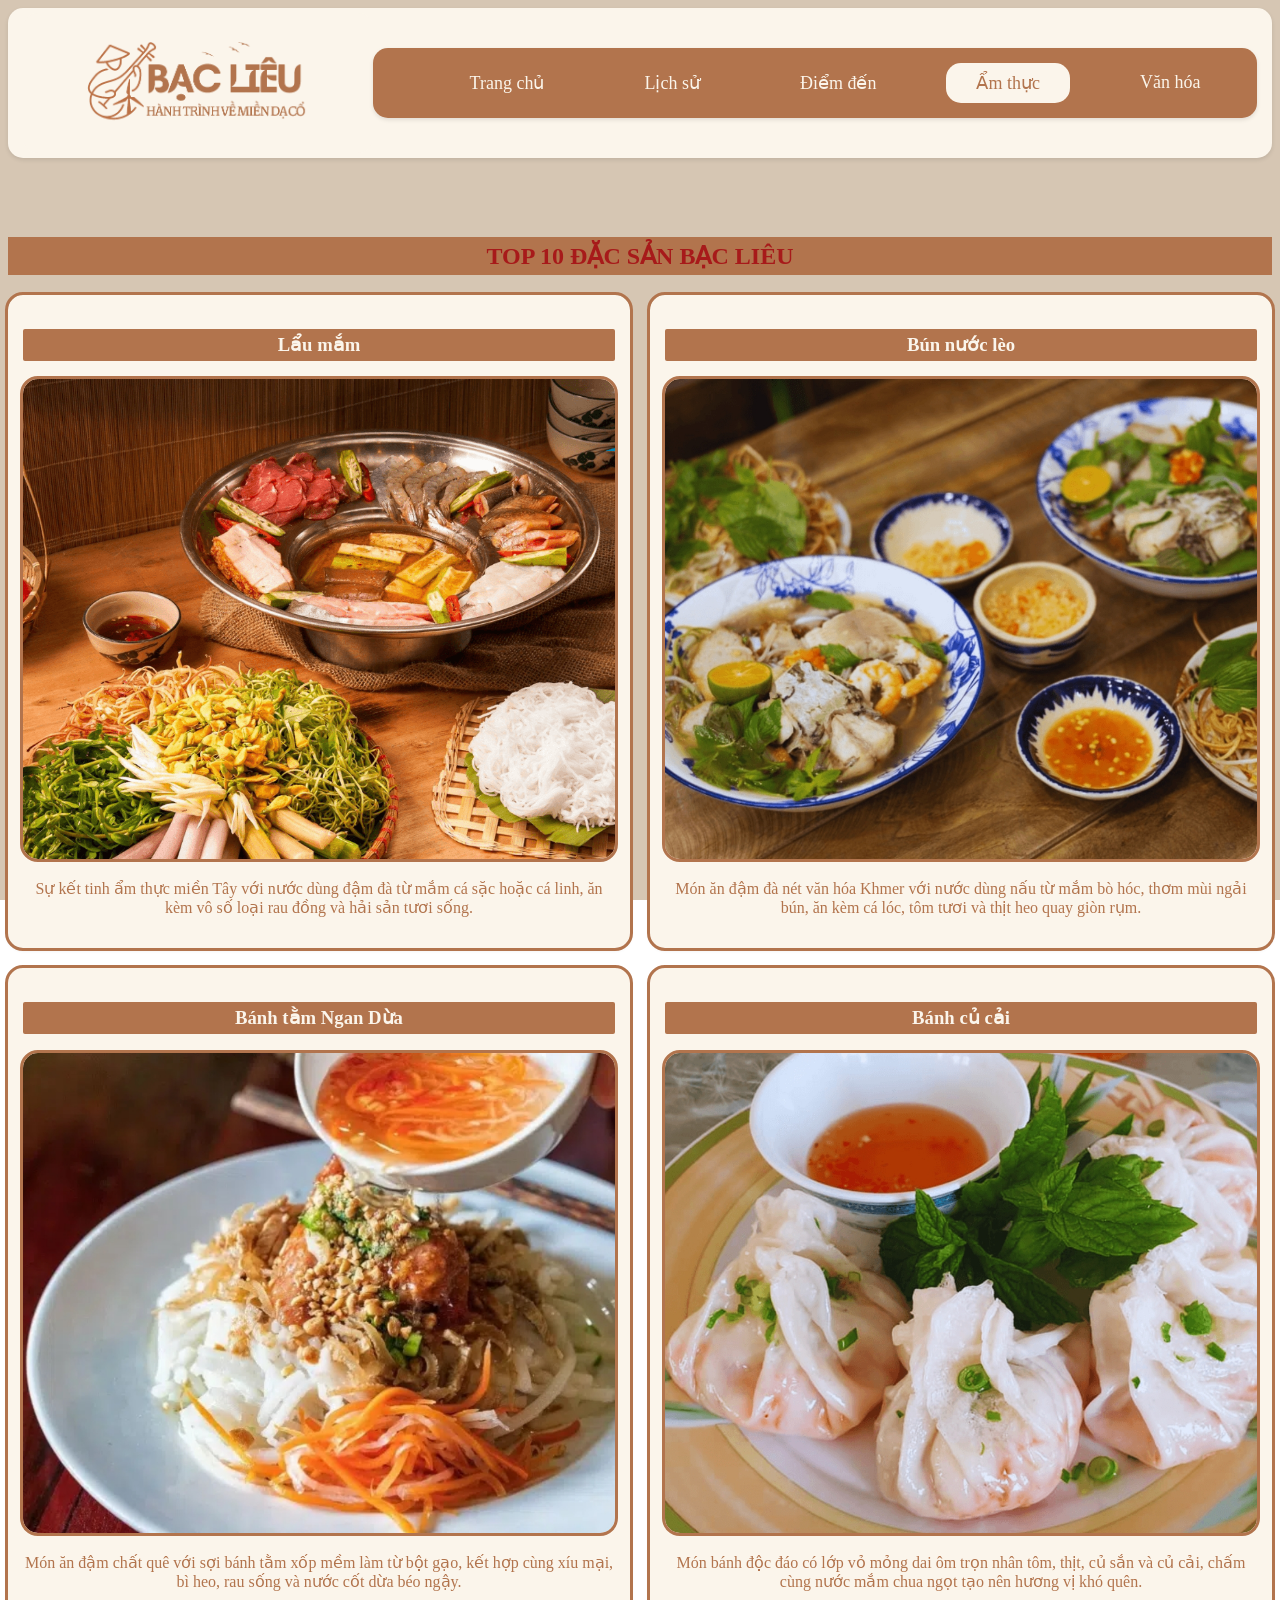
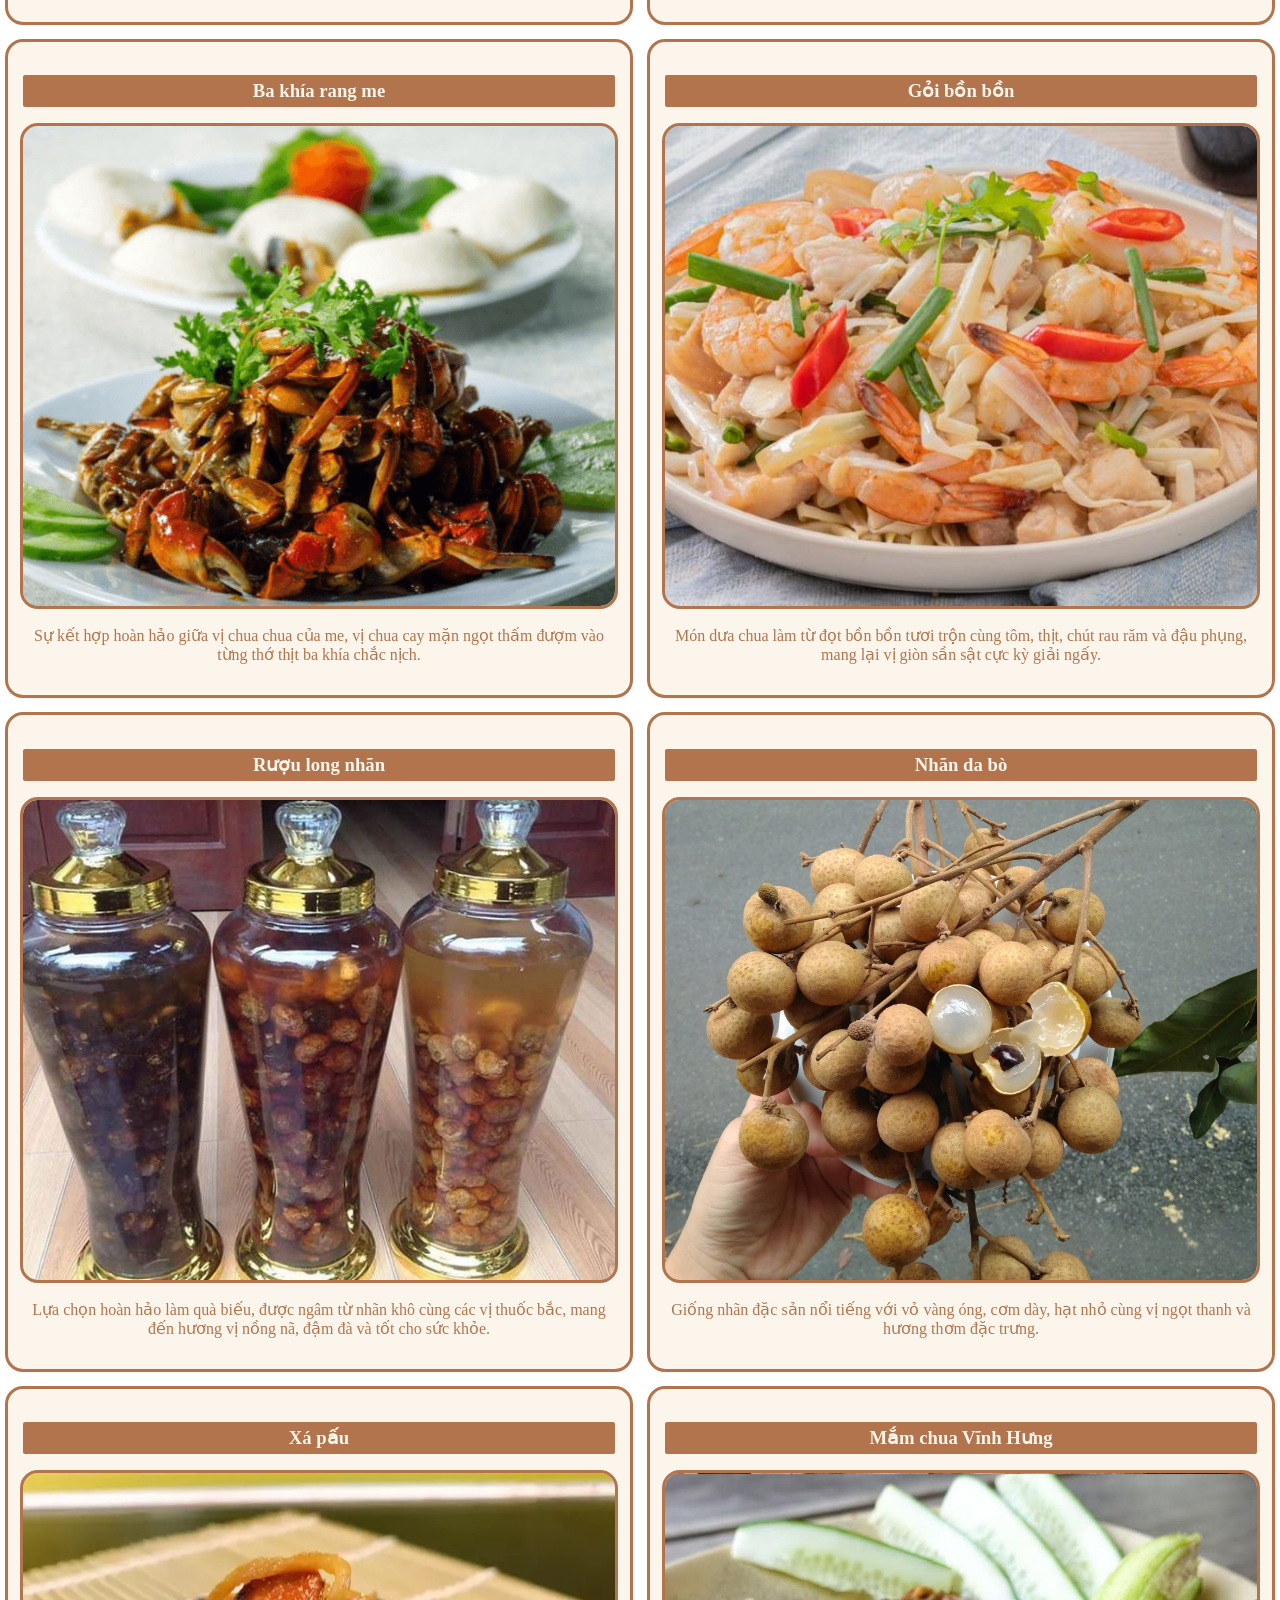
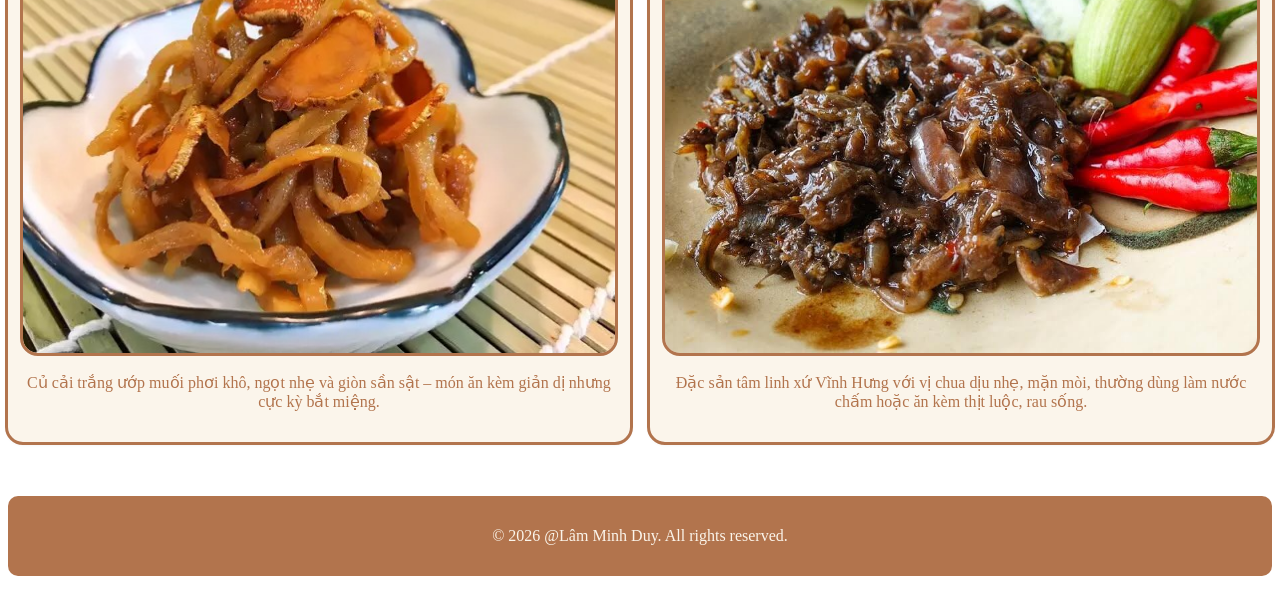
==== amthuc.html @ 4268e702 "ADD FILE" ====
<!DOCTYPE html>
<html lang="en">
<head>
    <meta charset="UTF-8">
    <meta name="viewport" content="width=device-width, initial-scale=1.0">
    <link rel="stylesheet" href="css/amthuc.css">
    <title>Du lịch Bạc Liêu</title>
        <link rel="icon" type="image/x-icon" href="anh/logodai_nen_tran.png">

</head>
<body>
    <div class="nen_background"></div>
    <!--khu header-->
    <div class="khung_phiatren">
        
        <div class="khung_logo">
            <img src="anh/logodai_nen_tran.png" alt="Logo" class="logo">
        </div>

        <div class="khung_menu">
            <ul>
                <li><a href="index.html" >Trang chủ</a></li>
                <li><a href="lichsu.html">Lịch sử</a></li>
                <li><a href="diemden.html">Điểm đến</a></li>
                <li><a href="amthuc.html"class="active">Ẩm thực</a></li>
                <li><a href="vanhoa.html">Văn hóa</a></li>
            </ul>
        </div>
        
    </div>
   <!--end _ khu header-->
    <!--khu noi dung-->
            <div class="khung_noidung">
                                
                                  
<br>
<!-- grid_diadiem -->
 <br>
 <br>
                <h2 class="tieude_2">TOP 10 ĐẶC SẢN BẠC LIÊU</h2>
<div class="gt_bl">
                <div class="tag_diadiem">
                    <h3>Lẩu mắm </h3>
                    <img src="anh/laumam.png">
                    <p>Sự kết tinh ẩm thực miền Tây với nước dùng đậm đà từ mắm cá sặc hoặc cá linh, ăn kèm vô số loại rau đồng và hải sản tươi sống.</p>
                </div>

                <div class="tag_diadiem">
                    <h3>Bún nước lèo</h3>
                    <img src="anh/bunnuocleo.png">
                    <p>Món ăn đậm đà nét văn hóa Khmer với nước dùng nấu từ mắm bò hóc, thơm mùi ngải bún, ăn kèm cá lóc, tôm tươi và thịt heo quay giòn rụm.</p>
                </div>

                <div class="tag_diadiem">
                    <h3>Bánh tằm Ngan Dừa</h3>
                    <img src="anh/banhtam.jpeg">
                    <p>Món ăn đậm chất quê với sợi bánh tằm xốp mềm làm từ bột gạo, kết hợp cùng xíu mại, bì heo, rau sống và nước cốt dừa béo ngậy.</p>
                </div>

                <div class="tag_diadiem">
                    <h3>Bánh củ cải</h3>
                    <img src="anh/banhcucai.jpeg">
                    <p>Món bánh độc đáo có lớp vỏ mỏng dai ôm trọn nhân tôm, thịt, củ sắn và củ cải, chấm cùng nước mắm chua ngọt tạo nên hương vị khó quên.</p>
                </div>

                <div class="tag_diadiem">
                    <h3>Ba khía rang me</h3>
                    <img src="anh/bakhia.png">
                    <p>Sự kết hợp hoàn hảo giữa vị chua chua của me, vị chua cay mặn ngọt thấm đượm vào từng thớ thịt ba khía chắc nịch.</p>
                </div>

                <div class="tag_diadiem">
                    <h3>Gỏi bồn bồn</h3>
                    <img src="anh/goibonbon.jpg">
                    <p>Món dưa chua làm từ đọt bồn bồn tươi trộn cùng tôm, thịt, chút rau răm và đậu phụng, mang lại vị giòn sần sật cực kỳ giải ngấy.</p>
                </div>

                <div class="tag_diadiem">
                    <h3>Rượu long nhãn</h3>
                    <img src="anh/ruou_longnhan.jpg">
                    <p>Lựa chọn hoàn hảo làm quà biếu, được ngâm từ nhãn khô cùng các vị thuốc bắc, mang đến hương vị nồng nã, đậm đà và tốt cho sức khỏe.</p>
                </div>

                <div class="tag_diadiem">
                    <h3>Nhãn da bò</h3>
                    <img src="anh/nhan_dabo.jpg">
                    <p>Giống nhãn đặc sản nổi tiếng với vỏ vàng óng, cơm dày, hạt nhỏ cùng vị ngọt thanh và hương thơm đặc trưng.</p>
                </div>

                <div class="tag_diadiem">
                    <h3>Xá pấu</h3>
                    <img src="anh/xapau.jpg">
                    <p>Củ cải trắng ướp muối phơi khô, ngọt nhẹ và giòn sần sật – món ăn kèm giản dị nhưng cực kỳ bắt miệng.</p>
                </div>

                <div class="tag_diadiem">
                    <h3>Mắm chua Vĩnh Hưng</h3>
                    <img src="anh/mamchua_vinhhung.jpg">
                    <p>Đặc sản tâm linh xứ Vĩnh Hưng với vị chua dịu nhẹ, mặn mòi, thường dùng làm nước chấm hoặc ăn kèm thịt luộc, rau sống.</p>
                </div>
</div>
<!-- end_ grid_diadiem -->

                        <br>
                        <br>
                       
<br>
    <!-- end _ khu noi dung-->

    <!--khu footer-->
    <div class="khung_footer">
        <p>&copy; 2026 @Lâm Minh Duy. All rights reserved.</p>
    </div>
    <!-- end _ khu footer-->

</body>
</html>
---- css/amthuc.css ----
* {
    box-sizing: border-box;
    @import url('https://fonts.googleapis.com/css2?family=Oswald:wght@400;700&display=swap');
    @import url('https://fonts.googleapis.com/css2?family=Be+Vietnam+Pro:wght@400;700&display=swap');
    font-family: 'Oswald', 'Be Vietnam Pro';
}

.nen_background{    
    background-color: #d6c6b3;
    position: fixed;
    top: 0;
    left: 0;
    right: 0;
    width: 100%;
    height: 100%;
    z-index: -1;
    
}

.khung_phiatren{
            background-color: #FBF5EB;

    width: 100%;
    min-height: 150px;
    display: flex;
    align-items: center;
    justify-content: center;
    border-radius: 15px;
            box-sizing: border-box;
                box-shadow: 0 2px 4px rgba(0, 0, 0, 0.1);




}

.khung_logo {
    width: 350px;
    height: 80%;
    display: flex;
        background-color: #FBF5EB;
        

    align-items: center;
    justify-content: center;
    border-radius: 15px;
}

.logo {
    max-width: 70%;
    max-height: 70%;
}

.khung_menu {
    width: 70%;
    min-height: 70px;
    background-color: #B2744D;
    display: flex;
    align-items: center;
    justify-content: center;
        border-radius: 15px;
        box-shadow: 0 2px 4px rgba(0, 0, 0, 0.1);

    
}

.khung_menu ul {
    list-style: none;
    display: flex;
    flex-wrap: wrap;
    gap: 20px;
    justify-content: center;
    
}

.khung_menu li {
    margin: 0 10px;
}

.khung_menu a {
    text-decoration: none;
    color: #FBF5EB;
    font-size: 18px;
}

.khung_menu li a {
    padding: 10px 30px;
    transition: background-color 0.5s ease;
        border-radius: 15px;

}

.khung_menu li a.active {
    background-color: #FBF5EB;
    color: #B2744D;
    border-radius: 15px;
}

.khung_menu li a:hover {
    background-color: #FBF5EB;
    color: #B2744D;
    border-radius: 15px;
}



.khung_noidung {
    width: 100%;
    padding: 5px 0;
    box-sizing: border-box;
}

.khung_anh_main{
    background-color: #2d8986;
    display: flex;
    align-items: center;
    justify-content: center;
        border-radius: 10px;

    
}


.anh_main {
    height: 550px;
    width: 100%;
    object-fit: cover;
        border-radius: 10px;

}

.khung_footer {
    width: 100%;
    height: 80px;
    background-color: #B2744D;
    display: flex;
    align-items: center;
    justify-content: center;
    color: #FBF5EB;
    border-radius: 10px;
}




.gt_bl{
    display: grid;
    grid-template-columns: repeat(auto-fill, minmax(486px, auto));
    grid-gap: 15px;
    gap: 20px;
    justify-content: center;

}



.gt_bl h3{
    color: #FBF5EB;
    background-color: #B2744D;
    border-radius: 2px;
    padding: 5px;

}

.gt_bl p{

color: #B2744D;
}

.tag_diadiem{
    background-color: #FBF5EB;
    min-width: 450px;
    min-height:450px;
    border-radius: 15px;
    padding: 15px;
    text-align: center;
            outline: solid 3px #B2744D;

    box-shadow: 0 2px 4px rgba(0, 0, 0, 0.1);

    
}

.tag_diadiem img{
    height: 480px;
    width: 100%;
    object-fit: cover;
        border-radius: 15px;
        outline: solid 3px #B2744D;
}


.tieude_2{
    color:#a71a1a;
    background-color: #B2744D;
    padding: 5px 5px;
    text-align: center;
}
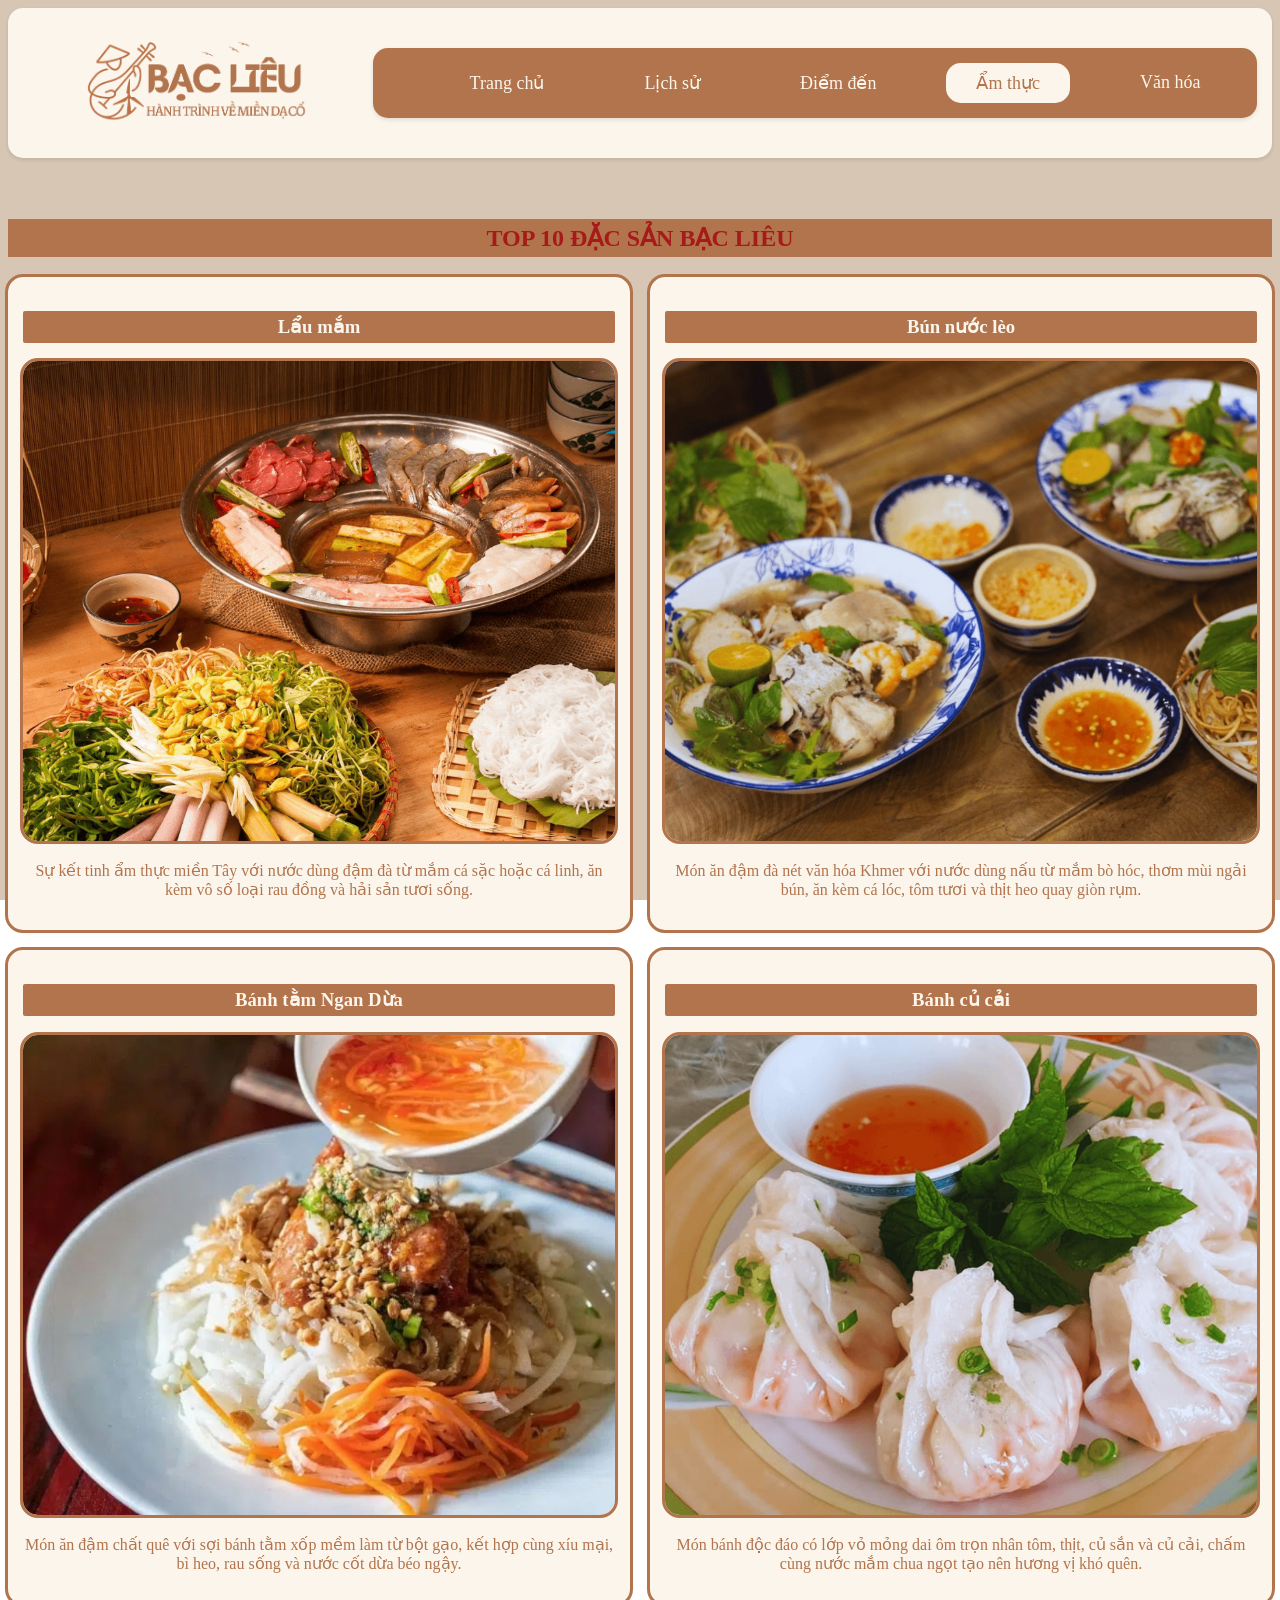
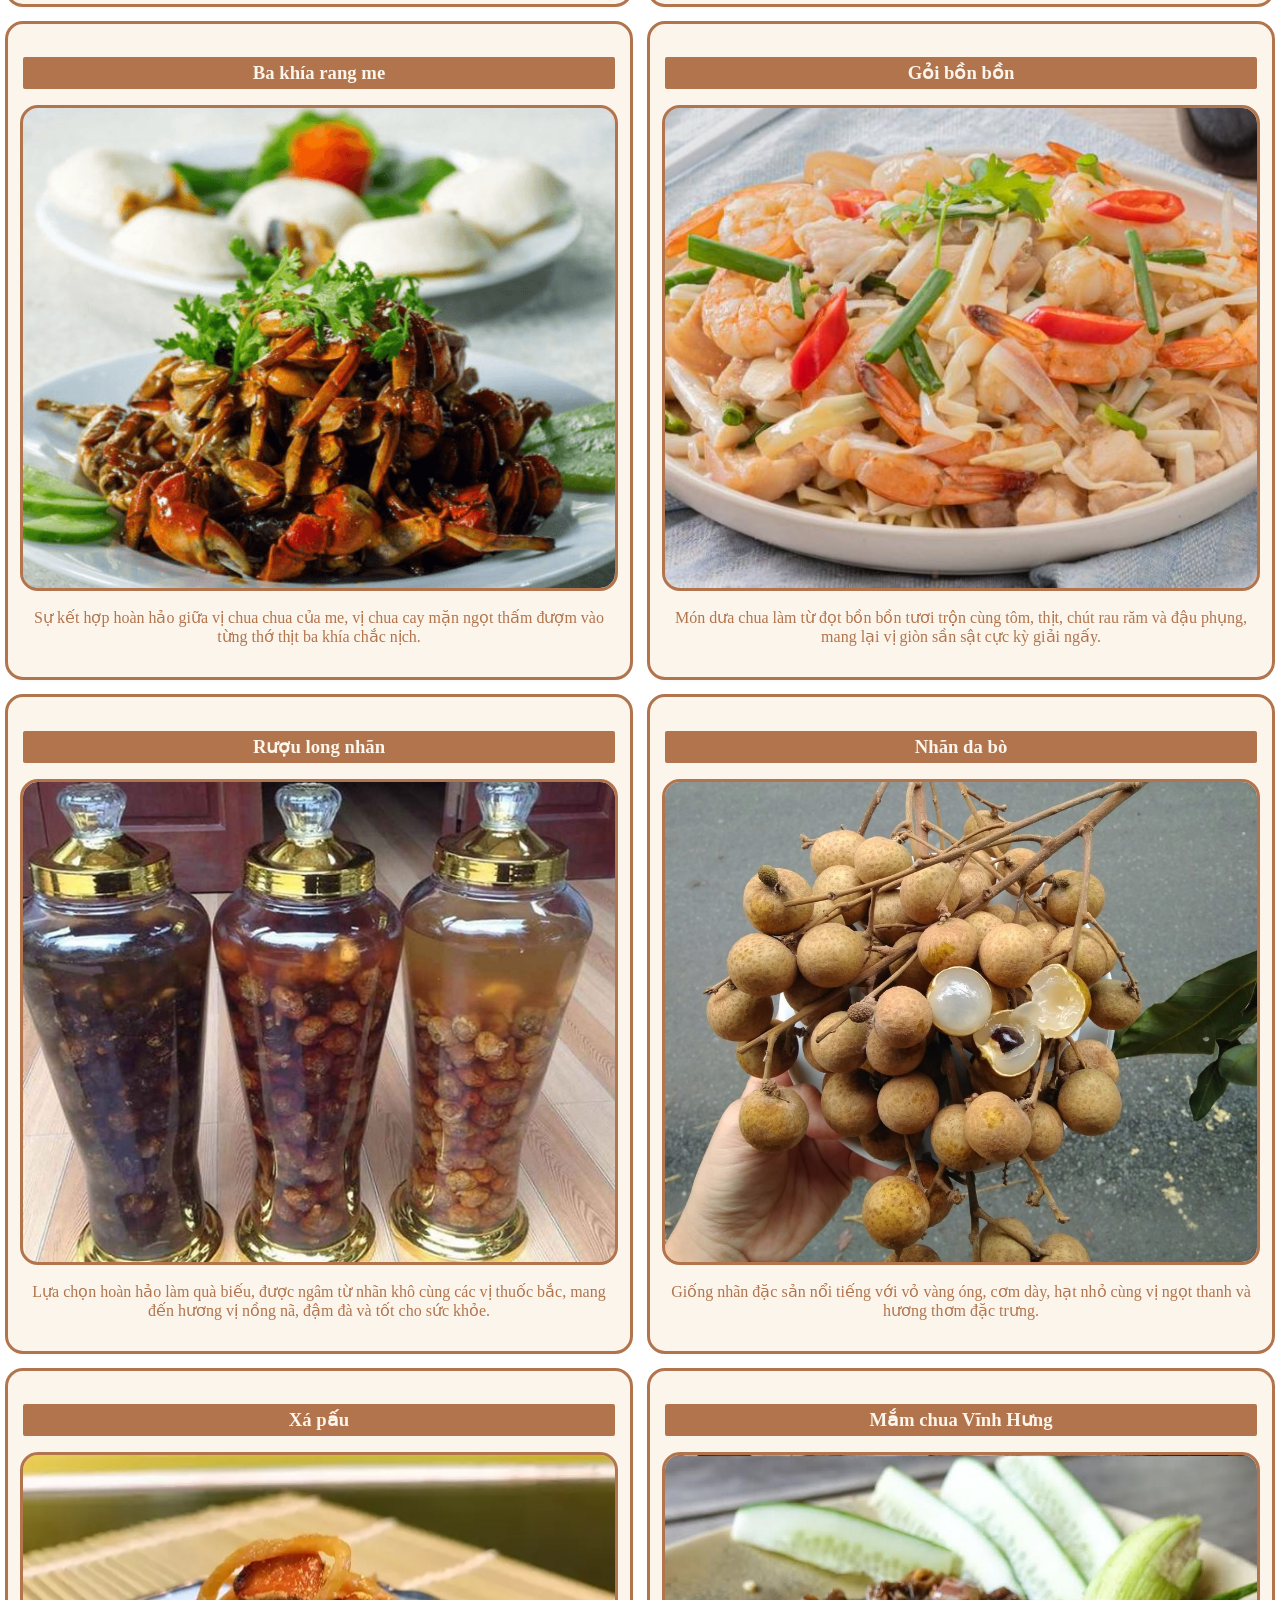
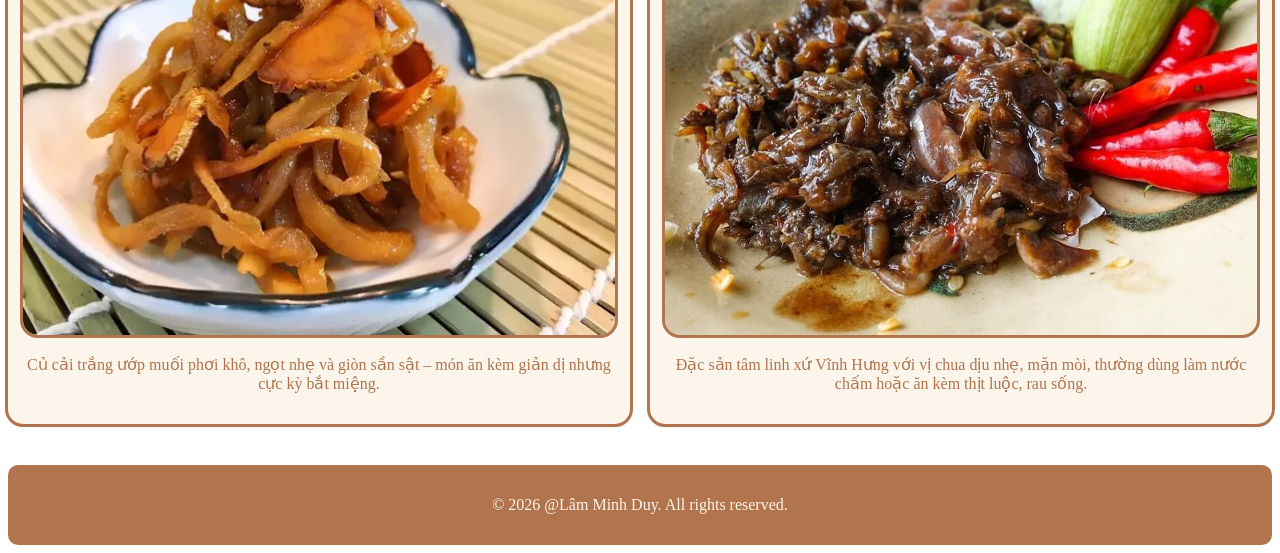
==== commit 39ab6252: "Update amthuc.html" ====
--- a/amthuc.html
+++ b/amthuc.html
@@ -1,117 +1,111 @@
 <!DOCTYPE html>
-<html lang="en">
+<html lang="vi">
 <head>
     <meta charset="UTF-8">
     <meta name="viewport" content="width=device-width, initial-scale=1.0">
     <link rel="stylesheet" href="css/amthuc.css">
-    <title>Du lịch Bạc Liêu</title>
-        <link rel="icon" type="image/x-icon" href="anh/logodai_nen_tran.png">
+    <link rel="stylesheet" href="css/responsive_tong.css">
 
+    <title>Du lịch Bạc Liêu - Ẩm thực</title>
+    <link rel="icon" type="image/x-icon" href="anh/logodai_nen_tran.png">
 </head>
 <body>
     <div class="nen_background"></div>
-    <!--khu header-->
+
+    <!-- Khu header -->
     <div class="khung_phiatren">
-        
         <div class="khung_logo">
             <img src="anh/logodai_nen_tran.png" alt="Logo" class="logo">
         </div>
 
         <div class="khung_menu">
             <ul>
-                <li><a href="index.html" >Trang chủ</a></li>
+                <li><a href="index.html">Trang chủ</a></li>
                 <li><a href="lichsu.html">Lịch sử</a></li>
                 <li><a href="diemden.html">Điểm đến</a></li>
-                <li><a href="amthuc.html"class="active">Ẩm thực</a></li>
+                <li><a href="amthuc.html" class="active">Ẩm thực</a></li>
                 <li><a href="vanhoa.html">Văn hóa</a></li>
             </ul>
         </div>
-        
     </div>
-   <!--end _ khu header-->
-    <!--khu noi dung-->
-            <div class="khung_noidung">
-                                
-                                  
-<br>
-<!-- grid_diadiem -->
- <br>
- <br>
-                <h2 class="tieude_2">TOP 10 ĐẶC SẢN BẠC LIÊU</h2>
-<div class="gt_bl">
-                <div class="tag_diadiem">
-                    <h3>Lẩu mắm </h3>
-                    <img src="anh/laumam.png">
-                    <p>Sự kết tinh ẩm thực miền Tây với nước dùng đậm đà từ mắm cá sặc hoặc cá linh, ăn kèm vô số loại rau đồng và hải sản tươi sống.</p>
-                </div>
+    <!-- End khu header -->
 
-                <div class="tag_diadiem">
-                    <h3>Bún nước lèo</h3>
-                    <img src="anh/bunnuocleo.png">
-                    <p>Món ăn đậm đà nét văn hóa Khmer với nước dùng nấu từ mắm bò hóc, thơm mùi ngải bún, ăn kèm cá lóc, tôm tươi và thịt heo quay giòn rụm.</p>
-                </div>
+    <!-- Khu noi dung -->
+    <div class="khung_noidung">
+        <br><br>
+        <h2 class="tieude_2">TOP 10 ĐẶC SẢN BẠC LIÊU</h2>
 
-                <div class="tag_diadiem">
-                    <h3>Bánh tằm Ngan Dừa</h3>
-                    <img src="anh/banhtam.jpeg">
-                    <p>Món ăn đậm chất quê với sợi bánh tằm xốp mềm làm từ bột gạo, kết hợp cùng xíu mại, bì heo, rau sống và nước cốt dừa béo ngậy.</p>
-                </div>
+        <!-- Grid diadiem -->
+        <div class="gt_bl">
+            <div class="tag_diadiem">
+                <h3>Lẩu mắm</h3>
+                <img src="anh/laumam.png" alt="Lẩu mắm Bạc Liêu">
+                <p>Sự kết tinh ẩm thực miền Tây với nước dùng đậm đà từ mắm cá sặc hoặc cá linh, ăn kèm vô số loại rau đồng và hải sản tươi sống.</p>
+            </div>
 
-                <div class="tag_diadiem">
-                    <h3>Bánh củ cải</h3>
-                    <img src="anh/banhcucai.jpeg">
-                    <p>Món bánh độc đáo có lớp vỏ mỏng dai ôm trọn nhân tôm, thịt, củ sắn và củ cải, chấm cùng nước mắm chua ngọt tạo nên hương vị khó quên.</p>
-                </div>
+            <div class="tag_diadiem">
+                <h3>Bún nước lèo</h3>
+                <img src="anh/bunnuocleo.png" alt="Bún nước lèo Bạc Liêu">
+                <p>Món ăn đậm đà nét văn hóa Khmer với nước dùng nấu từ mắm bò hóc, thơm mùi ngải bún, ăn kèm cá lóc, tôm tươi và thịt heo quay giòn rụm.</p>
+            </div>
 
-                <div class="tag_diadiem">
-                    <h3>Ba khía rang me</h3>
-                    <img src="anh/bakhia.png">
-                    <p>Sự kết hợp hoàn hảo giữa vị chua chua của me, vị chua cay mặn ngọt thấm đượm vào từng thớ thịt ba khía chắc nịch.</p>
-                </div>
+            <div class="tag_diadiem">
+                <h3>Bánh tằm Ngan Dừa</h3>
+                <img src="anh/banhtam.jpeg" alt="Bánh tằm Ngan Dừa">
+                <p>Món ăn đậm chất quê với sợi bánh tằm xốp mềm làm từ bột gạo, kết hợp cùng xíu mại, bì heo, rau sống và nước cốt dừa béo ngậy.</p>
+            </div>
 
-                <div class="tag_diadiem">
-                    <h3>Gỏi bồn bồn</h3>
-                    <img src="anh/goibonbon.jpg">
-                    <p>Món dưa chua làm từ đọt bồn bồn tươi trộn cùng tôm, thịt, chút rau răm và đậu phụng, mang lại vị giòn sần sật cực kỳ giải ngấy.</p>
-                </div>
+            <div class="tag_diadiem">
+                <h3>Bánh củ cải</h3>
+                <img src="anh/banhcucai.jpeg" alt="Bánh củ cải Bạc Liêu">
+                <p>Món bánh độc đáo có lớp vỏ mỏng dai ôm trọn nhân tôm, thịt, củ sắn và củ cải, chấm cùng nước mắm chua ngọt tạo nên hương vị khó quên.</p>
+            </div>
 
-                <div class="tag_diadiem">
-                    <h3>Rượu long nhãn</h3>
-                    <img src="anh/ruou_longnhan.jpg">
-                    <p>Lựa chọn hoàn hảo làm quà biếu, được ngâm từ nhãn khô cùng các vị thuốc bắc, mang đến hương vị nồng nã, đậm đà và tốt cho sức khỏe.</p>
-                </div>
+            <div class="tag_diadiem">
+                <h3>Ba khía rang me</h3>
+                <img src="anh/bakhia.png" alt="Ba khía rang me">
+                <p>Sự kết hợp hoàn hảo giữa vị chua chua của me, vị chua cay mặn ngọt thấm đượm vào từng thớ thịt ba khía chắc nịch.</p>
+            </div>
 
-                <div class="tag_diadiem">
-                    <h3>Nhãn da bò</h3>
-                    <img src="anh/nhan_dabo.jpg">
-                    <p>Giống nhãn đặc sản nổi tiếng với vỏ vàng óng, cơm dày, hạt nhỏ cùng vị ngọt thanh và hương thơm đặc trưng.</p>
-                </div>
+            <div class="tag_diadiem">
+                <h3>Gỏi bồn bồn</h3>
+                <img src="anh/goibonbon.jpg" alt="Gỏi bồn bồn">
+                <p>Món dưa chua làm từ đọt bồn bồn tươi trộn cùng tôm, thịt, chút rau răm và đậu phụng, mang lại vị giòn sần sật cực kỳ giải ngấy.</p>
+            </div>
 
-                <div class="tag_diadiem">
-                    <h3>Xá pấu</h3>
-                    <img src="anh/xapau.jpg">
-                    <p>Củ cải trắng ướp muối phơi khô, ngọt nhẹ và giòn sần sật – món ăn kèm giản dị nhưng cực kỳ bắt miệng.</p>
-                </div>
+            <div class="tag_diadiem">
+                <h3>Rượu long nhãn</h3>
+                <img src="anh/ruou_longnhan.jpg" alt="Rượu long nhãn">
+                <p>Lựa chọn hoàn hảo làm quà biếu, được ngâm từ nhãn khô cùng các vị thuốc bắc, mang đến hương vị nồng nã, đậm đà và tốt cho sức khỏe.</p>
+            </div>
 
-                <div class="tag_diadiem">
-                    <h3>Mắm chua Vĩnh Hưng</h3>
-                    <img src="anh/mamchua_vinhhung.jpg">
-                    <p>Đặc sản tâm linh xứ Vĩnh Hưng với vị chua dịu nhẹ, mặn mòi, thường dùng làm nước chấm hoặc ăn kèm thịt luộc, rau sống.</p>
-                </div>
-</div>
-<!-- end_ grid_diadiem -->
+            <div class="tag_diadiem">
+                <h3>Nhãn da bò</h3>
+                <img src="anh/nhan_dabo.jpg" alt="Nhãn da bò">
+                <p>Giống nhãn đặc sản nổi tiếng với vỏ vàng óng, cơm dày, hạt nhỏ cùng vị ngọt thanh và hương thơm đặc trưng.</p>
+            </div>
 
-                        <br>
-                        <br>
-                       
-<br>
-    <!-- end _ khu noi dung-->
+            <div class="tag_diadiem">
+                <h3>Xá pấu</h3>
+                <img src="anh/xapau.jpg" alt="Xá pấu Bạc Liêu">
+                <p>Củ cải trắng ướp muối phơi khô, ngọt nhẹ và giòn sần sật – món ăn kèm giản dị nhưng cực kỳ bắt miệng.</p>
+            </div>
 
-    <!--khu footer-->
+            <div class="tag_diadiem">
+                <h3>Mắm chua Vĩnh Hưng</h3>
+                <img src="anh/mamchua_vinhhung.jpg" alt="Mắm chua Vĩnh Hưng">
+                <p>Đặc sản tâm linh xứ Vĩnh Hưng với vị chua dịu nhẹ, mặn mòi, thường dùng làm nước chấm hoặc ăn kèm thịt luộc, rau sống.</p>
+            </div>
+        </div>
+        <!-- End grid diadiem -->
+        <br><br>
+    </div>
+    <!-- End khu noi dung -->
+
+    <!-- Khu footer -->
     <div class="khung_footer">
         <p>&copy; 2026 @Lâm Minh Duy. All rights reserved.</p>
     </div>
-    <!-- end _ khu footer-->
-
+    <!-- End khu footer -->
 </body>
-</html>+</html>
--- a/css/responsive_tong.css
+++ b/css/responsive_tong.css
@@ -0,0 +1,505 @@
+/* Tablet */
+@media screen and (min-width: 768px) and (max-width: 1199px) {
+
+    /* ---------- HEADER ---------- */
+
+    .khung_phiatren {
+        min-height: 125px;
+        padding: 12px;
+        gap: 15px;
+    }
+
+    .khung_logo {
+        width: 250px;
+        min-width: 220px;
+    }
+
+    .logo {
+        max-width: 80%;
+        max-height: 75%;
+    }
+
+    .khung_menu {
+        width: calc(100% - 265px);
+        min-height: 65px;
+        padding: 8px;
+    }
+
+    .khung_menu ul {
+        gap: 8px;
+        padding: 0;
+        margin: 0;
+    }
+
+    .khung_menu li {
+        margin: 0 3px;
+    }
+
+    .khung_menu li a {
+        display: block;
+        padding: 9px 14px;
+        font-size: 16px;
+    }
+
+
+    /* ---------- MAIN / HERO ---------- */
+
+    .khung_noidung {
+        width: 100%;
+        padding: 8px 0;
+    }
+
+    .khung_anh_main {
+        width: 100%;
+    }
+
+    .anh_main {
+        width: 100%;
+        height: 430px;
+        object-fit: cover;
+    }
+
+    .trichdan_quangcao {
+        max-width: 70%;
+        padding: 18px;
+    }
+
+    .trichdan_quangcao h1 {
+        font-size: 32px;
+    }
+
+    .trichdan_quangcao h2 {
+        font-size: 25px;
+    }
+
+    .trichdan_quangcao p {
+        font-size: 16px;
+    }
+
+
+    /* ---------- GENERAL FLEX CONTENT ---------- */
+
+    .gt_bl {
+        width: 100%;
+        gap: 20px;
+        grid-template-columns: repeat(2, minmax(0, 1fr));
+        padding: 15px;
+    }
+
+    .noidung_gt_bl {
+        padding: 15px;
+        flex: 1;
+    }
+
+    .dankim2 {
+        max-width: 40%;
+    }
+
+    .dankim2 img {
+        max-width: 100%;
+        height: auto;
+        object-fit: cover;
+    }
+
+
+    /* ---------- HISTORY / CONTENT BOX ---------- */
+
+    .khung_noidung_lichsu {
+        width: 100%;
+        gap: 15px;
+        padding: 15px;
+    }
+
+    .map_xua {
+        flex: 0 0 250px;
+        height: 280px;
+    }
+
+    .map_xua img {
+        width: 100%;
+        height: 100%;
+        object-fit: cover;
+    }
+
+    .noidung_lichsu {
+        flex: 1;
+        min-width: 0;
+        padding: 15px;
+    }
+
+    .noidung_lichsu h2 {
+        font-size: 25px;
+    }
+
+    .noidung_lichsu p {
+        font-size: 16px;
+        line-height: 1.6;
+    }
+
+
+    /* ---------- GRID CARD ---------- */
+
+    .tag_diadiem {
+        min-width: 0;
+        width: 100%;
+        min-height: auto;
+        padding: 12px;
+    }
+
+    .tag_diadiem img {
+        width: 100%;
+        height: 350px;
+        object-fit: cover;
+    }
+
+
+    /* ---------- HISTORY TIMELINE ---------- */
+
+    .anh3 {
+        width: 100%;
+        height: auto;
+        padding: 20px 30px;
+    }
+
+    .anh3 img {
+        width: 100%;
+        height: 350px;
+        object-fit: cover;
+    }
+
+
+    /* ---------- FOOTER ---------- */
+
+    .khung_footer {
+        min-height: 75px;
+        height: auto;
+        padding: 15px;
+        text-align: center;
+    }
+}
+
+
+
+/* MOBILE */
+
+@media screen and (max-width: 767px) {
+
+    /* ---------- GLOBAL ---------- */
+
+    html,
+    body {
+        width: 100%;
+        max-width: 100%;
+        overflow-x: hidden;
+    }
+
+    * {
+        max-width: 100%;
+    }
+
+    img {
+        max-width: 100%;
+    }
+
+
+    /* ---------- HEADER ---------- */
+
+    .khung_phiatren {
+        width: 100%;
+        min-height: auto;
+        padding: 10px;
+        display: flex;
+        flex-direction: column;
+        gap: 10px;
+        border-radius: 10px;
+    }
+
+    .khung_logo {
+        width: 100%;
+        min-width: 0;
+        height: 85px;
+        padding: 5px;
+    }
+
+    .logo {
+        max-width: 180px;
+        max-height: 70px;
+        object-fit: contain;
+    }
+
+    .khung_menu {
+        width: 100%;
+        min-height: auto;
+        padding: 8px 5px;
+        border-radius: 10px;
+    }
+
+    .khung_menu ul {
+        width: 100%;
+        padding: 0;
+        margin: 0;
+        display: grid;
+        grid-template-columns: repeat(2, minmax(0, 1fr));
+        gap: 6px;
+    }
+
+    .khung_menu li {
+        width: 100%;
+        margin: 0;
+    }
+
+    .khung_menu li a {
+        width: 100%;
+        display: block;
+        padding: 9px 5px;
+        font-size: 15px;
+        text-align: center;
+        border-radius: 10px;
+    }
+
+
+    /* ---------- MAIN ---------- */
+
+    .khung_noidung {
+        width: 100%;
+        padding: 5px 0;
+    }
+
+
+    /* ---------- HERO ---------- */
+
+    .khung_anh_main {
+        width: 100%;
+        min-height: 300px;
+        position: relative;
+        overflow: hidden;
+    }
+
+    .anh_main {
+        width: 100%;
+        height: 330px;
+        min-height: 330px;
+        object-fit: cover;
+        border-radius: 10px;
+    }
+
+    .trichdan_quangcao {
+        width: calc(100% - 30px);
+        max-width: none;
+        padding: 12px;
+        z-index: 2;
+    }
+
+    .trichdan_quangcao h1 {
+        font-size: 27px;
+        margin: 0 0 6px;
+    }
+
+    .trichdan_quangcao h2 {
+        font-size: 20px;
+        line-height: 1.3;
+        margin: 0 0 8px;
+    }
+
+    .trichdan_quangcao p {
+        font-size: 14px;
+        line-height: 1.5;
+        margin: 0;
+    }
+
+
+    /* ---------- GENERAL GRID ---------- */
+
+    .gt_bl {
+        width: 100%;
+        padding: 10px;
+        display: grid;
+        grid-template-columns: 1fr;
+        gap: 15px;
+    }
+
+
+    /* ---------- GENERAL CONTENT ---------- */
+
+    .noidung_gt_bl {
+        width: 100%;
+        min-width: 0;
+        padding: 12px;
+    }
+
+    .noidung_gt_bl h2 {
+        font-size: 22px;
+        line-height: 1.4;
+    }
+
+    .noidung_gt_bl p {
+        font-size: 15px;
+        line-height: 1.65;
+    }
+
+
+    /* ---------- IMAGE / MAP ---------- */
+
+    .dankim2 {
+        width: 100%;
+        max-width: 100%;
+        height: auto;
+        min-height: 180px;
+        overflow: hidden;
+    }
+
+    .dankim2 img {
+        width: 100%;
+        max-width: 100%;
+        height: 220px;
+        object-fit: cover;
+    }
+
+
+    /* ---------- HISTORY / FEATURE BOX ---------- */
+
+    .khung_noidung_lichsu {
+        width: 100%;
+        display: flex;
+        flex-direction: column;
+        align-items: stretch;
+        gap: 12px;
+        padding: 12px;
+        margin: 0;
+    }
+
+    .map_xua {
+        width: 100%;
+        min-width: 0;
+        height: 220px;
+    }
+
+    .map_xua img {
+        width: 100%;
+        height: 100%;
+        object-fit: cover;
+    }
+
+    .noidung_lichsu {
+        width: 100%;
+        min-width: 0;
+        padding: 8px;
+    }
+
+    .noidung_lichsu h2 {
+        font-size: 23px;
+        line-height: 1.3;
+    }
+
+    .noidung_lichsu p {
+        font-size: 15px;
+        line-height: 1.65;
+    }
+
+    .noidung_lichsu button {
+        max-width: 100%;
+        padding: 12px 16px;
+        font-size: 14px;
+    }
+
+
+    /* ---------- DESTINATION / FOOD CARDS ---------- */
+
+    .tag_diadiem {
+        width: 100%;
+        min-width: 0;
+        min-height: 0;
+        height: auto;
+        padding: 10px;
+        border-radius: 20px;
+    }
+
+    .tag_diadiem h3 {
+        font-size: 19px;
+        line-height: 1.3;
+    }
+
+    .tag_diadiem p {
+        font-size: 14px;
+        line-height: 1.6;
+    }
+
+    .tag_diadiem img {
+        width: 100%;
+        height: 260px;
+        object-fit: cover;
+        border-radius: 18px;
+    }
+
+    .tieude_2 {
+        width: calc(100% - 20px);
+        margin: 10px auto;
+        padding: 10px 8px;
+        font-size: 20px;
+        line-height: 1.3;
+    }
+
+
+    /* ---------- HISTORY PAGE ---------- */
+
+    .anh3 {
+        width: calc(100% - 20px);
+        height: auto;
+        min-height: 0;
+        margin: 0 auto;
+        padding: 15px;
+        border-radius: 10px;
+    }
+
+    .anh3 h3 {
+        font-size: 21px;
+        line-height: 1.35;
+    }
+
+    .anh3 h5 {
+        font-size: 14px;
+    }
+
+    .anh3 p {
+        font-size: 15px;
+        line-height: 1.65;
+    }
+
+    .anh3 img {
+        width: 100%;
+        height: 230px;
+        object-fit: cover;
+    }
+
+    .lichsu_tieubieu {
+        width: calc(100% - 20px);
+        margin: 15px auto;
+        font-size: 21px;
+        line-height: 1.3;
+    }
+
+
+    /* ---------- BUTTON ---------- */
+
+    button {
+        max-width: 100%;
+        cursor: pointer;
+    }
+
+
+    /* ---------- FOOTER ---------- */
+
+    Khung_footer {
+        Width: 100%;
+        Min-height: 70px;
+        Height: auto;
+        Padding: 15px 10px;
+        Text-align: center;
+    }
+
+    .khung_footer p {
+        margin: 0;
+        font-size: 13px;
+        line-height: 1.5;
+    }
+}
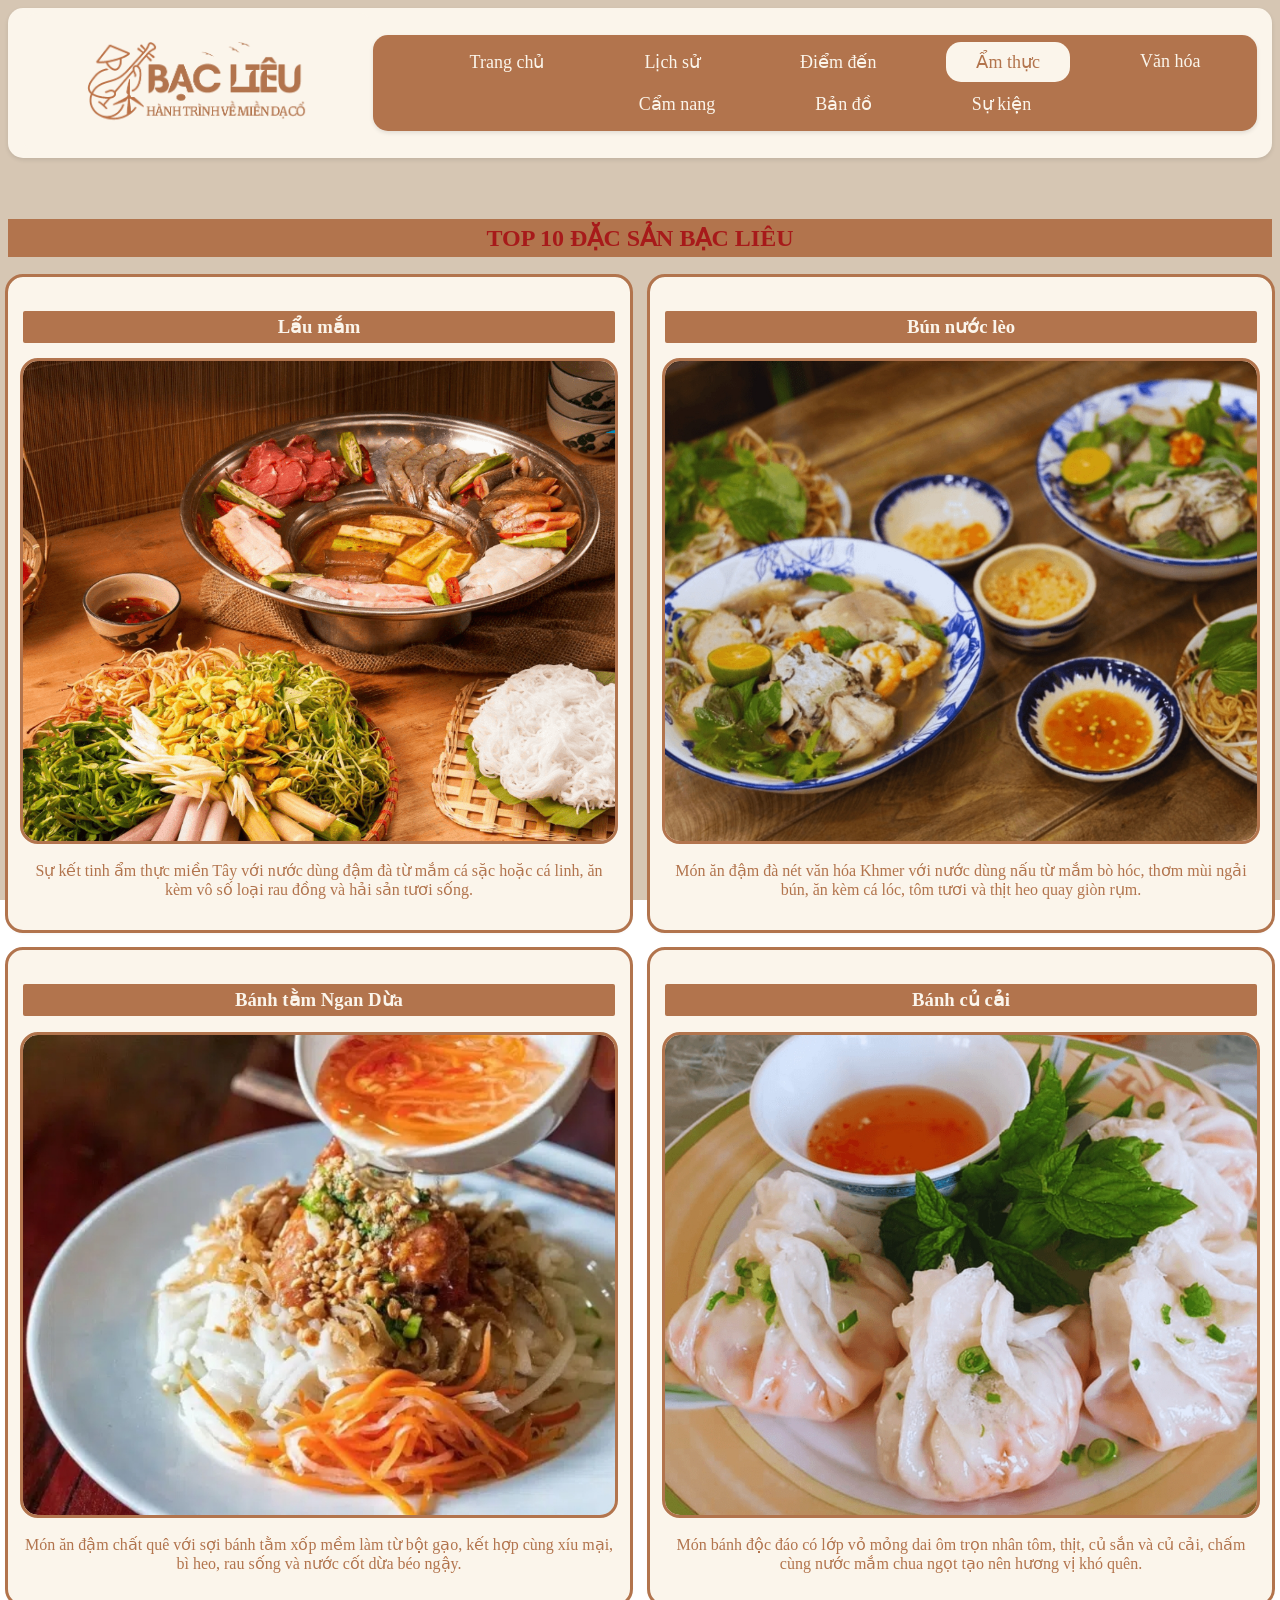
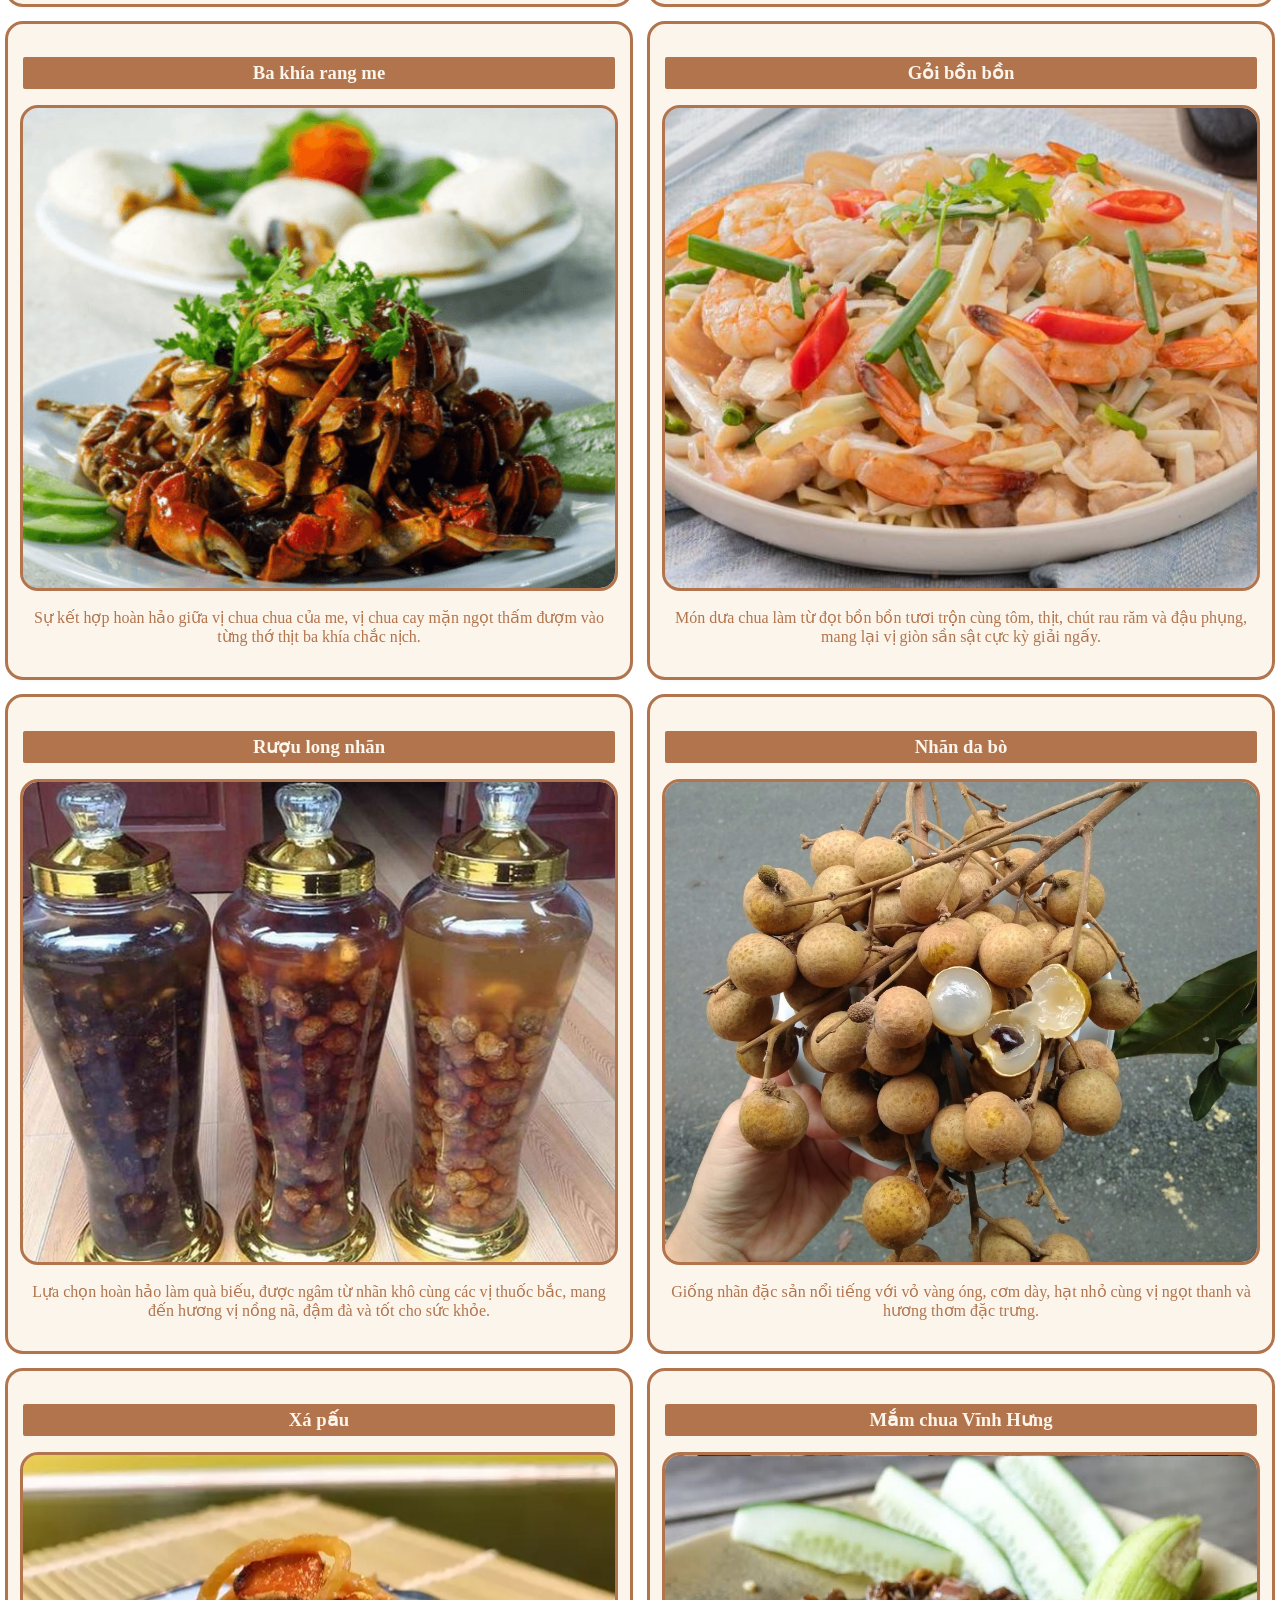
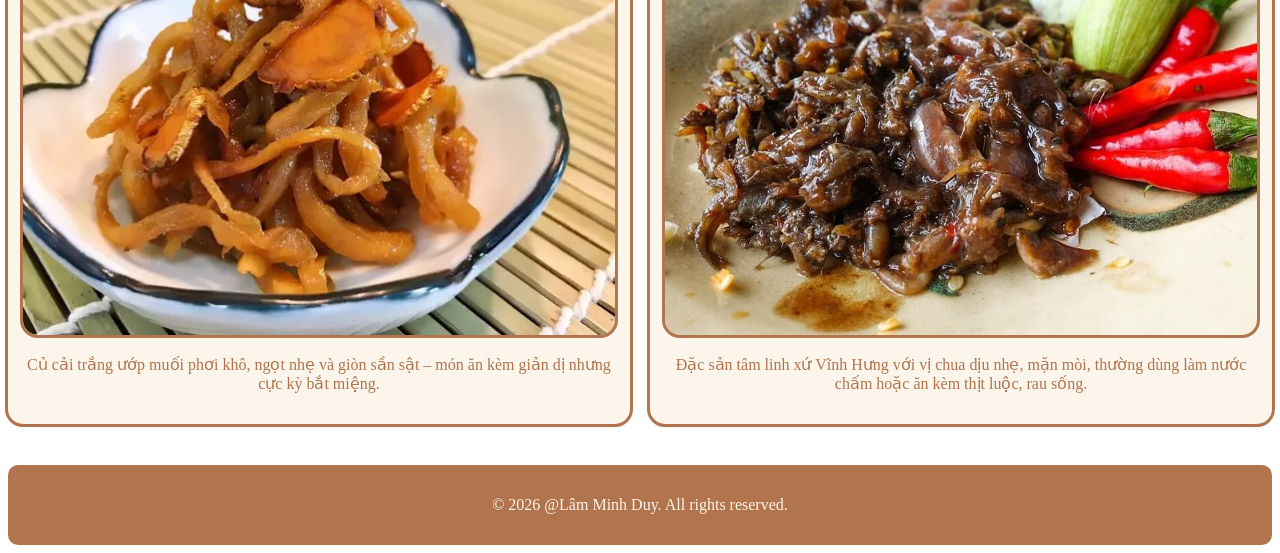
==== commit 17861163: "Update amthuc.html" ====
--- a/amthuc.html
+++ b/amthuc.html
@@ -25,6 +25,12 @@
                 <li><a href="diemden.html">Điểm đến</a></li>
                 <li><a href="amthuc.html" class="active">Ẩm thực</a></li>
                 <li><a href="vanhoa.html">Văn hóa</a></li>
+                <li><a href="camnang.html">Cẩm nang</a></li>
+                <li><a href="bando.html">Bản đồ</a></li>
+                <li><a href="sukien.html">Sự kiện</a></li>
+
+
+                
             </ul>
         </div>
     </div>
